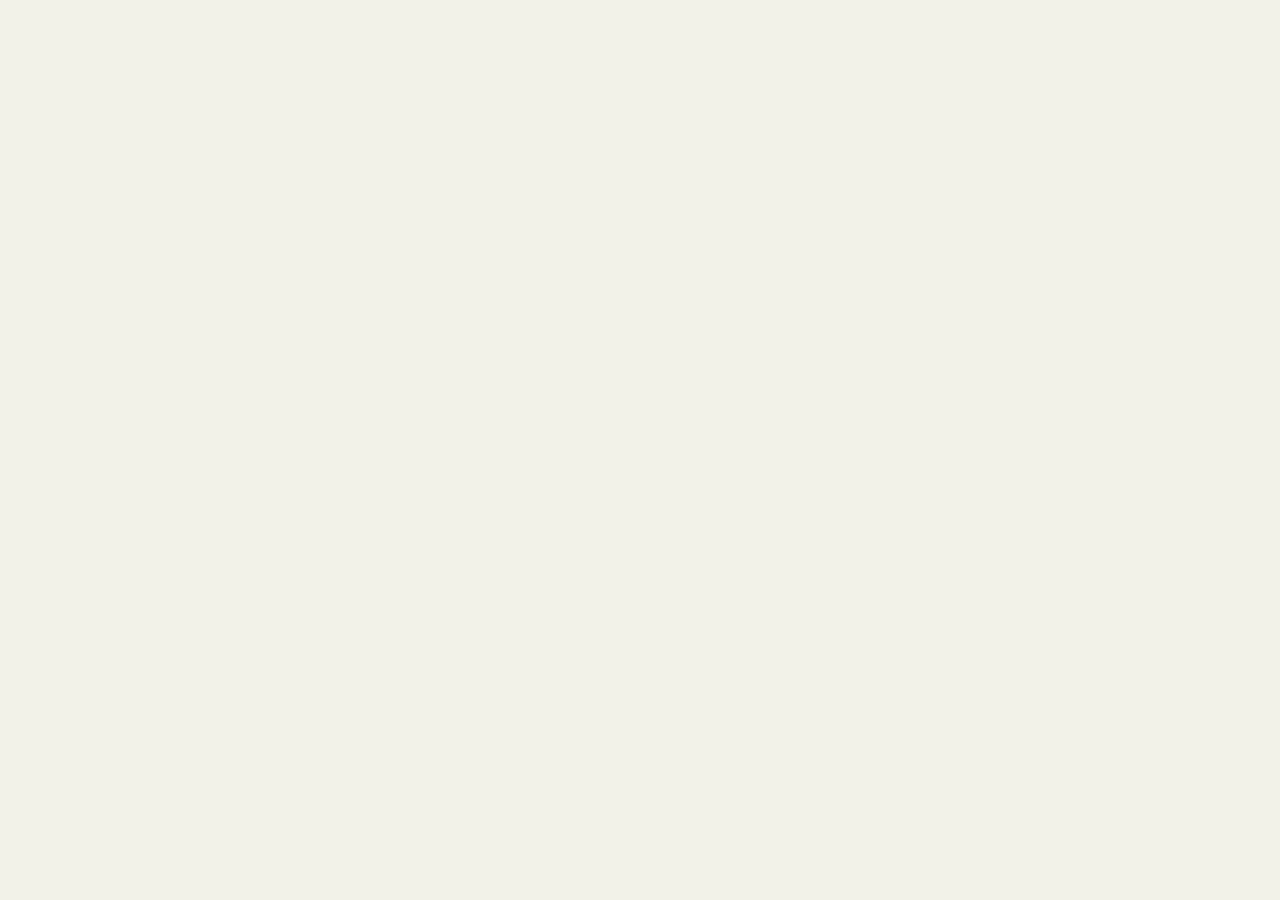
==== index.html @ b43dfc7f "Site updated at 2026-09-20 23:04:16 UTC" ====
<!doctype html>
<html lang="sr">
<head><meta charset="utf-8"><meta name="viewport" content="width=device-width, initial-scale=1"><title>Veslački ljudi — oprema za veslanje, blizu tebe</title><meta name="description" content="Lokalna pijaca za kajake, kanue, SUP daske, čamce na vesla i opremu za veslanje."><link rel="icon" type="image/svg+xml" href="/assets/favicon.svg"><link rel="preconnect" href="https://fonts.googleapis.com"><link rel="preconnect" href="https://fonts.gstatic.com" crossorigin><link href="https://fonts.googleapis.com/css2?family=DM+Mono:wght@400;500&family=DM+Sans:wght@400;500;600;700&family=Playfair+Display:ital,wght@0,600;1,600&display=swap" rel="stylesheet"><link rel="stylesheet" href="/assets/main.css"></head>
<body>

<script src="https://unpkg.com/lunr/lunr.js"></script>
<script>
  const cards=[...document.querySelectorAll('.listing-card')];
  const searchInput=document.querySelector('#search-input');
  const index=lunr(function(){this.ref('id');this.field('title');this.field('description');this.field('kind');this.field('type');this.field('subtype');this.field('brand');this.field('condition');this.field('location');cards.forEach(card=>this.add({id:card.dataset.id,title:card.dataset.title,description:card.dataset.description,kind:card.dataset.kind,type:card.dataset.type,subtype:card.dataset.subtype,brand:card.dataset.brand,condition:card.dataset.condition,location:card.dataset.location}))});
  function syncUrl(){const params=new URLSearchParams();const query=searchInput.value.trim();const required=[...document.querySelectorAll('[data-presence-for]:checked')].map(input=>input.dataset.presenceFor);if(query)params.set('search',query);if(required.length)params.set('required',required.join(','));const suffix=params.toString();history.replaceState(null,'',`${location.pathname}${suffix?`?${suffix}`:''}${location.hash}`)}
  const resultOne="oglas";const resultMany="oglasa";function applySearch(){const query=searchInput.value.trim();const matches=query?new Set(index.search(query).map(result=>result.ref)):new Set(cards.map(card=>card.dataset.id));cards.forEach(card=>{card.hidden=!matches.has(card.dataset.id)});const count=cards.filter(card=>!card.hidden).length;document.querySelector('#result-count').textContent=`${count} ${count===1?resultOne:resultMany}`;document.querySelector('#empty-state').hidden=count!==0;syncUrl()}
  const queryParts=value=>value.match(/(?:\+?[^\s"]+:"[^"]*"|\+?[^\s]+)/g)||[];const presenceFor=field=>document.querySelector(`[data-presence-for="${field}"]`);const normalizeQuery=rawQuery=>{if(!rawQuery)return '';const query=rawQuery.includes(' ')?rawQuery.replace(/^([^:]+):(.+)$/,'$1:"$2"'):rawQuery;const field=query.split(':',1)[0].replace(/^\+/,'');return presenceFor(field)?.checked?`+${query.replace(/^\+/,'')}`:query.replace(/^\+/,'')};const updateFilterStates=()=>{const parts=queryParts(searchInput.value);document.querySelectorAll('[data-query]').forEach(item=>item.classList.toggle('is-active',parts.includes(normalizeQuery(item.dataset.query))))};
  document.querySelectorAll('[data-query]').forEach(button=>button.addEventListener('click',()=>{if(!button.dataset.query){searchInput.value='';document.querySelectorAll('[data-presence-for]').forEach(input=>{input.checked=false});updateFilterStates();applySearch();return}const query=normalizeQuery(button.dataset.query);const parts=queryParts(searchInput.value.trim());const index=parts.indexOf(query);if(index>-1)parts.splice(index,1);else parts.push(query);searchInput.value=parts.join(' ');updateFilterStates();applySearch()}));
  document.querySelectorAll('[data-presence-for]').forEach(input=>input.addEventListener('change',()=>{const field=input.dataset.presenceFor;const parts=queryParts(searchInput.value).map(part=>{const plain=part.replace(/^\+/,'');return plain.startsWith(`${field}:`)?(input.checked?`+${plain}`:plain):part});searchInput.value=parts.join(' ');updateFilterStates();applySearch()}));
  const moreFilters=document.querySelector('#more-filters');const advancedFilters=document.querySelector('#advanced-filters');const kindRow=advancedFilters?.querySelector('.filter-row');if(kindRow&&!kindRow.querySelector('[data-presence-for="kind"]')){const kindPresence=document.createElement('label');kindPresence.className='filter-presence';kindPresence.innerHTML='<input type="checkbox" data-presence-for="kind"> Obavezno';kindRow.appendChild(kindPresence)}moreFilters?.addEventListener('click',()=>{const open=advancedFilters.hidden;advancedFilters.hidden=!open;moreFilters.setAttribute('aria-expanded',String(open));moreFilters.textContent=open?'Sakrij filtere':'Još filtera'});
  searchInput.addEventListener('input',()=>{updateFilterStates();applySearch()});
  const urlParams=new URLSearchParams(location.search);if(urlParams.get('search'))searchInput.value=urlParams.get('search');(urlParams.get('required')||'').split(',').filter(Boolean).forEach(field=>{const input=document.querySelector(`[data-presence-for="${field}"]`);if(input)input.checked=true});if(/(?:kind|brand|subtype|condition):/.test(urlParams.get('search')||'')||urlParams.get('required')){advancedFilters.hidden=false;moreFilters.setAttribute('aria-expanded','true');moreFilters.textContent='Sakrij filtere'};if(searchInput.value||urlParams.get('required')){updateFilterStates();applySearch()}
</script>
</body></html>
---- assets/main.css ----
:root{--ink:#12242c;--muted:#66767a;--paper:#f4f1e9;--panel:#fffdf8;--line:#d8d8ce;--accent:#ef684d;--teal:#0b7376;--dark:#12242c}*{box-sizing:border-box}html{scroll-behavior:smooth}body{margin:0;background:var(--paper);color:var(--ink);font-family:'DM Sans',sans-serif;font-size:16px;line-height:1.45}button,input,select,textarea{font:inherit}button{cursor:pointer}.site-shell{max-width:1440px;margin:auto;padding:0 5vw}.topbar{height:88px;display:flex;align-items:center;justify-content:space-between}.brand{color:var(--ink);display:flex;align-items:center;gap:9px;font-weight:700;letter-spacing:-.03em;text-decoration:none;font-size:1.05rem}.brand-mark{font-family:Georgia;font-size:2.25rem;font-weight:400;line-height:.5;transform:rotate(-25deg);display:inline-block}.topnav{display:flex;align-items:center;gap:30px}.topnav a,.text-link{color:var(--ink);text-decoration:none;font-size:.87rem;background:none;border:0}.button{border:0;border-radius:4px;display:inline-flex;align-items:center;justify-content:center;gap:24px;padding:15px 19px;text-decoration:none;font-weight:600;font-size:.85rem;transition:transform .18s,background .18s}.button:hover{transform:translateY(-2px)}.button span{font-size:1.1rem}.button-dark{background:var(--dark);color:#fff}.button-accent{background:var(--accent);color:#fff}.button-small{padding:11px 15px;gap:12px}.hero{min-height:590px;background:var(--dark);color:#fff;display:grid;grid-template-columns:45% 55%;position:relative;overflow:hidden}.hero-copy{padding:100px 40px 60px 8%;position:relative;z-index:2}.eyebrow{font-family:'DM Mono',monospace;text-transform:uppercase;letter-spacing:.12em;font-size:.7rem;margin:0 0 25px;color:#c2cbc5}.eyebrow-dot{display:inline-block;width:7px;height:7px;background:var(--accent);border-radius:50%;margin-right:8px}.hero h1{font-size:clamp(3.2rem,5.3vw,5.7rem);line-height:.94;letter-spacing:-.07em;margin:0 0 30px;font-weight:600}.hero h1 em,.section-heading em,.sell-banner em{font-family:'Playfair Display',serif;font-weight:600}.hero-text{color:#c7d1cc;max-width:365px;line-height:1.65;margin:0 0 36px}.hero-actions{display:flex;gap:25px;align-items:center}.text-link{color:#fff;padding:0}.hero-proof{display:flex;align-items:center;gap:13px;color:#9eafaa;font-size:.75rem;margin-top:56px}.avatar-stack{display:flex}.avatar-stack i,.seller-avatar{font-style:normal;border:2px solid var(--dark);background:#c8aa83;border-radius:50%;width:31px;height:31px;display:grid;place-items:center;font-size:.58rem;color:var(--dark);margin-right:-7px}.avatar-stack i:nth-child(2){background:#8fc0bc}.avatar-stack i:nth-child(3){background:#e9d2a7}.hero-visual{background:linear-gradient(90deg,rgba(18,36,44,.52),transparent 45%),url('/assets/hero-paddling.png') center/cover;min-height:590px}.hero-note{position:absolute;right:4%;bottom:28px;display:flex;gap:15px;align-items:flex-start;font-family:'DM Mono',monospace;text-transform:uppercase;font-size:.62rem;letter-spacing:.08em;color:#d2ddd7}.hero-note span:first-child{color:var(--accent);font-size:1.25rem}.browse-section{}.section-heading{display:flex;justify-content:space-between;gap:40px;align-items:flex-end;margin-bottom:54px}.eyebrow-dark{color:#77817c;margin-bottom:17px}.section-heading h2,.sell-banner h2{font-size:clamp(2.4rem,4vw,4.2rem);line-height:.96;letter-spacing:-.06em;margin:0}.section-intro{max-width:320px;color:var(--muted);line-height:1.6;margin:0 5% 5px 0}.toolbar{display:flex;align-items:center;gap:20px;border-bottom:1px solid var(--line);padding-bottom:15px;margin-bottom:30px}.search-box{height:44px;background:var(--panel);border:1px solid var(--line);border-radius:4px;display:flex;align-items:center;padding:0 14px;gap:10px;width:270px;color:var(--muted)}.search-box input{border:0;outline:0;background:none;width:100%;font-size:.85rem}.filter-pills{display:flex;gap:7px;flex-wrap:wrap}.pill{background:transparent;border:1px solid var(--line);padding:10px 14px;border-radius:30px;color:var(--muted);font-size:.75rem}.pill.is-active,.pill:hover{background:var(--dark);border-color:var(--dark);color:#fff}.result-count{margin-left:auto;color:var(--muted);font: .7rem 'DM Mono',monospace}.listing-grid{display:grid;grid-template-columns:repeat(3,1fr);gap:22px}.listing-card{background:var(--panel);border:1px solid #e3e2d8;min-width:0}.listing-image{height:205px;position:relative;overflow:hidden;display:grid;place-items:center;background:#d8e5df}.listing-image:before{content:'';position:absolute;inset:0;background:radial-gradient(circle at 68% 25%,#f3c47b 0 5%,transparent 6%),linear-gradient(145deg,transparent 45%,rgba(255,255,255,.3) 45% 48%,transparent 48%)}.art-sup{background:#d7e3c7}.art-canoe{background:#d9c9ad}.art-paddle{background:#e9e0ce}.art-river{background:#b4d3cf}.art-board{background:#d8d4c2}.card-art{font-size:7rem;line-height:1;color:rgba(18,36,44,.8);font-family:Georgia;transform:rotate(-12deg);position:relative;z-index:1}.listing-tag{position:absolute;left:14px;top:14px;background:rgba(255,253,248,.9);padding:6px 9px;font: .62rem 'DM Mono',monospace;text-transform:uppercase;z-index:2}.uploaded-photo{position:absolute;inset:0;width:100%;height:100%;object-fit:cover;z-index:3}.listing-body{padding:20px 20px 18px}.listing-top{display:flex;justify-content:space-between;gap:8px}.listing-top h3{margin:0;font-size:1.05rem;letter-spacing:-.025em}.listing-top strong{font-size:.95rem;white-space:nowrap}.listing-desc{font-size:.8rem;color:var(--muted);min-height:35px;margin:10px 0 17px}.listing-meta{display:flex;justify-content:space-between;color:#81908d;font:.65rem 'DM Mono',monospace;padding-bottom:17px;border-bottom:1px solid var(--line)}.listing-seller{display:flex;align-items:center;gap:9px;font-size:.7rem;color:var(--muted);padding-top:14px}.seller-avatar{width:27px;height:27px;background:#d7b79a;margin:0;border:0}.listing-seller a{margin-left:auto;color:var(--teal);text-decoration:none;font-weight:600}.empty-state{text-align:center;padding:70px;color:var(--muted)}.empty-state span{font-size:3rem;color:var(--accent)}.empty-state h3{color:var(--ink)}.sell-banner{background:#bdd6c5;display:grid;grid-template-columns:80px 1fr 32%;gap:25px;align-items:center;padding:72px 8%;margin-bottom:100px}.sell-icon{font-size:3rem;color:var(--teal);align-self:start}.sell-side{border-left:1px solid rgba(18,36,44,.25);padding-left:40px;color:#45625f}.sell-side p{margin:0 0 23px;max-width:300px}.footer{border-top:1px solid var(--line);padding:26px 0 50px;display:flex;gap:40px;align-items:center;font-size:.72rem;color:var(--muted)}.footer p:nth-of-type(1){margin-left:auto}.modal-backdrop{position:fixed;inset:0;background:rgba(10,25,30,.72);z-index:10;display:grid;place-items:center;padding:20px;overflow-y:auto}.modal-backdrop[hidden]{display:none}.modal{background:var(--paper);max-width:650px;width:100%;padding:42px;position:relative;max-height:calc(100vh - 40px);overflow-y:auto}.modal h2{font-size:3.5rem;letter-spacing:-.06em;margin:0 0 10px}.modal-lede{color:var(--muted);max-width:420px;margin-bottom:27px}.modal-close{position:absolute;right:20px;top:15px;border:0;background:none;font-size:2rem;color:var(--muted)}form{display:grid;gap:16px}label{display:grid;gap:6px;font-size:.72rem;font-weight:600;color:var(--ink)}input,select,textarea{border:1px solid var(--line);background:var(--panel);border-radius:3px;padding:12px 13px;outline-color:var(--teal);font-size:.85rem;color:var(--ink)}textarea{resize:vertical}.form-row{display:grid;grid-template-columns:1fr 1fr;gap:14px}.file-help,.form-note{font-size:.68rem;font-weight:400;color:var(--muted)}.form-submit{margin-top:4px}.modal-open{overflow:hidden}
@media(max-width:900px){.site-shell{padding:0 20px}.topnav a{display:none}.hero{grid-template-columns:1fr;min-height:700px}.hero-copy{padding:70px 30px 40px}.hero-visual{position:absolute;inset:35% 0 0;opacity:.6;min-height:0}.hero-copy{background:linear-gradient(180deg,var(--dark) 60%,transparent)}.hero-note{right:20px}.section-heading{display:block}.section-intro{margin-top:25px}.toolbar{align-items:flex-start;flex-wrap:wrap}.search-box{width:100%}.result-count{margin-left:0}.listing-grid{grid-template-columns:repeat(2,1fr)}.sell-banner{grid-template-columns:45px 1fr;padding:50px 30px}.sell-side{grid-column:2;padding-left:0;border-left:0}.footer{flex-wrap:wrap;gap:15px}.footer p:nth-of-type(1){margin-left:0;width:100%}}
@media(max-width:580px){.topbar{height:72px}.button-small{font-size:.72rem}.hero h1{font-size:3.5rem}.hero-copy{padding:65px 20px 35px}.hero-text{font-size:.95rem}.browse-section{padding:75px 0}.listing-grid{grid-template-columns:1fr}.listing-image{height:225px}.sell-banner{display:block}.sell-icon{margin-bottom:20px}.sell-side{margin-top:25px}.modal{padding:30px 22px}.modal h2{font-size:2.8rem}.form-row{grid-template-columns:1fr}.footer{padding-bottom:30px}}
.back-link{color:var(--muted);text-decoration:none;font-size:.8rem}.post-page{padding:62px 0 105px}.post-kicker{display:flex;justify-content:space-between;align-items:center;border-bottom:1px solid var(--line);padding-bottom:18px}.post-time{font:.68rem 'DM Mono',monospace;color:var(--muted)}.post-layout{display:grid;grid-template-columns:38% 62%;gap:70px;padding:54px 0 85px}.post-copy h1{font-size:clamp(3rem,5vw,5.4rem);line-height:.94;letter-spacing:-.07em;margin:0 0 18px}.post-price{font-size:1.35rem;font-weight:600;margin-bottom:28px}.post-lede{font-size:1.05rem;color:var(--muted);line-height:1.7;max-width:430px}.post-facts{border-top:1px solid var(--line);border-bottom:1px solid var(--line);margin:40px 0 26px}.post-facts div{display:flex;justify-content:space-between;padding:13px 0;font-size:.8rem}.post-facts span{color:var(--muted)}.post-facts strong{font-weight:500}.post-contact{display:flex;align-items:center;justify-content:space-between;gap:15px}.post-contact>div{display:flex;align-items:center;gap:11px}.post-contact small,.post-contact strong{display:block}.post-contact small{font:.65rem 'DM Mono',monospace;color:var(--muted);margin-bottom:3px}.post-contact strong{font-size:.78rem}.gallery-grid{display:grid;grid-template-columns:repeat(2,1fr);gap:10px}.gallery-item{position:relative;display:block;overflow:hidden;background:#d8e5df;min-height:190px}.gallery-item.gallery-main{grid-row:span 2;min-height:390px}.gallery-item img{width:100%;height:100%;display:block;object-fit:cover;transition:transform .4s}.gallery-item:hover img{transform:scale(1.04)}.gallery-count{position:absolute;right:10px;bottom:10px;background:rgba(18,36,44,.78);color:#fff;padding:5px 8px;font:.62rem 'DM Mono',monospace}.gallery-hint{font:.65rem 'DM Mono',monospace;color:var(--muted);margin:14px 0}.post-description{border-top:1px solid var(--line);padding-top:32px;max-width:760px}.post-description>div{font-size:1rem;line-height:1.8;color:var(--muted)}.post-description strong{color:var(--ink)}
@media(max-width:900px){.post-layout{grid-template-columns:1fr;gap:45px}.post-copy{max-width:650px}.gallery-item.gallery-main{min-height:320px}}
@media(max-width:580px){.post-page{padding-top:35px}.post-kicker{align-items:flex-start;gap:15px}.post-contact{align-items:flex-start;flex-direction:column}.post-contact .button{width:100%}.gallery-item{min-height:140px}.gallery-item.gallery-main{min-height:280px}.post-layout{padding-top:38px}}
.listing-detail-link{display:block;margin-top:13px;color:var(--teal);font-size:.75rem;font-weight:600;text-decoration:none}.listing-detail-link:hover{text-decoration:underline}
.listing-card.is-clickable{cursor:pointer}.listing-card.is-clickable:focus-visible{outline:3px solid var(--accent);outline-offset:3px}.place-box{width:150px}
.contact-links,.post-contact-links{display:flex;gap:8px;flex-wrap:wrap}.contact-links{margin-top:12px;font-size:.72rem}.contact-links a,.post-contact-links a{color:var(--teal);text-decoration:none}.contact-links a:hover,.post-contact-links a:hover{text-decoration:underline}.post-contact-links{margin-top:4px;font-size:.78rem}.post-contact-links a:not(:last-child)::after{content:' ·';color:var(--muted);margin-left:8px}.contact-fields{display:grid;grid-template-columns:repeat(2,1fr);gap:14px}.contact-fields label{display:grid}
.listing-card{color:inherit;text-decoration:none}.listing-card[hidden]{display:none}
@media(max-width:580px){.contact-fields{grid-template-columns:1fr}}
.listing-card{display:block}
.filter-pills[hidden]{display:none}
.toolbar #advanced-filters{flex-basis:100%;width:100%}
.listing-card{display:flex;flex-direction:column}.listing-image{width:100%;flex:0 0 auto}.listing-body{width:100%;flex:1}
.card-main-link{display:block;color:inherit;text-decoration:none}.listing-card>.contact-links{padding:0 20px 18px}
.toolbar{flex-wrap:wrap}.toolbar #advanced-filters{flex-basis:100%;width:100%;order:10}.toolbar .result-count{order:11}
.filter-presence{display:flex;align-items:center;gap:6px;margin-left:auto;font-size:.7rem;color:var(--muted);font-weight:400;white-space:nowrap}.filter-presence input{width:auto;padding:0}
.toolbar{display:grid;grid-template-columns:minmax(0,1fr) auto;gap:12px 20px;align-items:center}.toolbar>.search-box{grid-column:1/-1;width:100%}.toolbar>.filter-row{grid-column:1}.toolbar>#more-filters{grid-column:2;grid-row:2;justify-self:start}.toolbar>#advanced-filters{grid-column:1/-1;width:100%;order:initial}.toolbar>.result-count{grid-column:2;grid-row:3;margin-left:0}.filter-presence{order:-1;margin-left:0;font-size:0}.filter-presence:has(input:checked){font-size:.7rem}
.toolbar{grid-template-columns:minmax(0,1fr) auto auto}.toolbar>.pill-reset{grid-column:2;grid-row:2;justify-self:start}.toolbar>#more-filters{grid-column:3;grid-row:2;justify-self:start}.toolbar>.result-count{grid-column:3}.pill-reset{background:rgba(239,104,77,.12);border-color:var(--accent);color:#b94735}.pill-reset:hover{background:var(--accent);border-color:var(--accent);color:#fff}.toolbar .text-link{color:var(--teal);padding:0;text-decoration:underline}
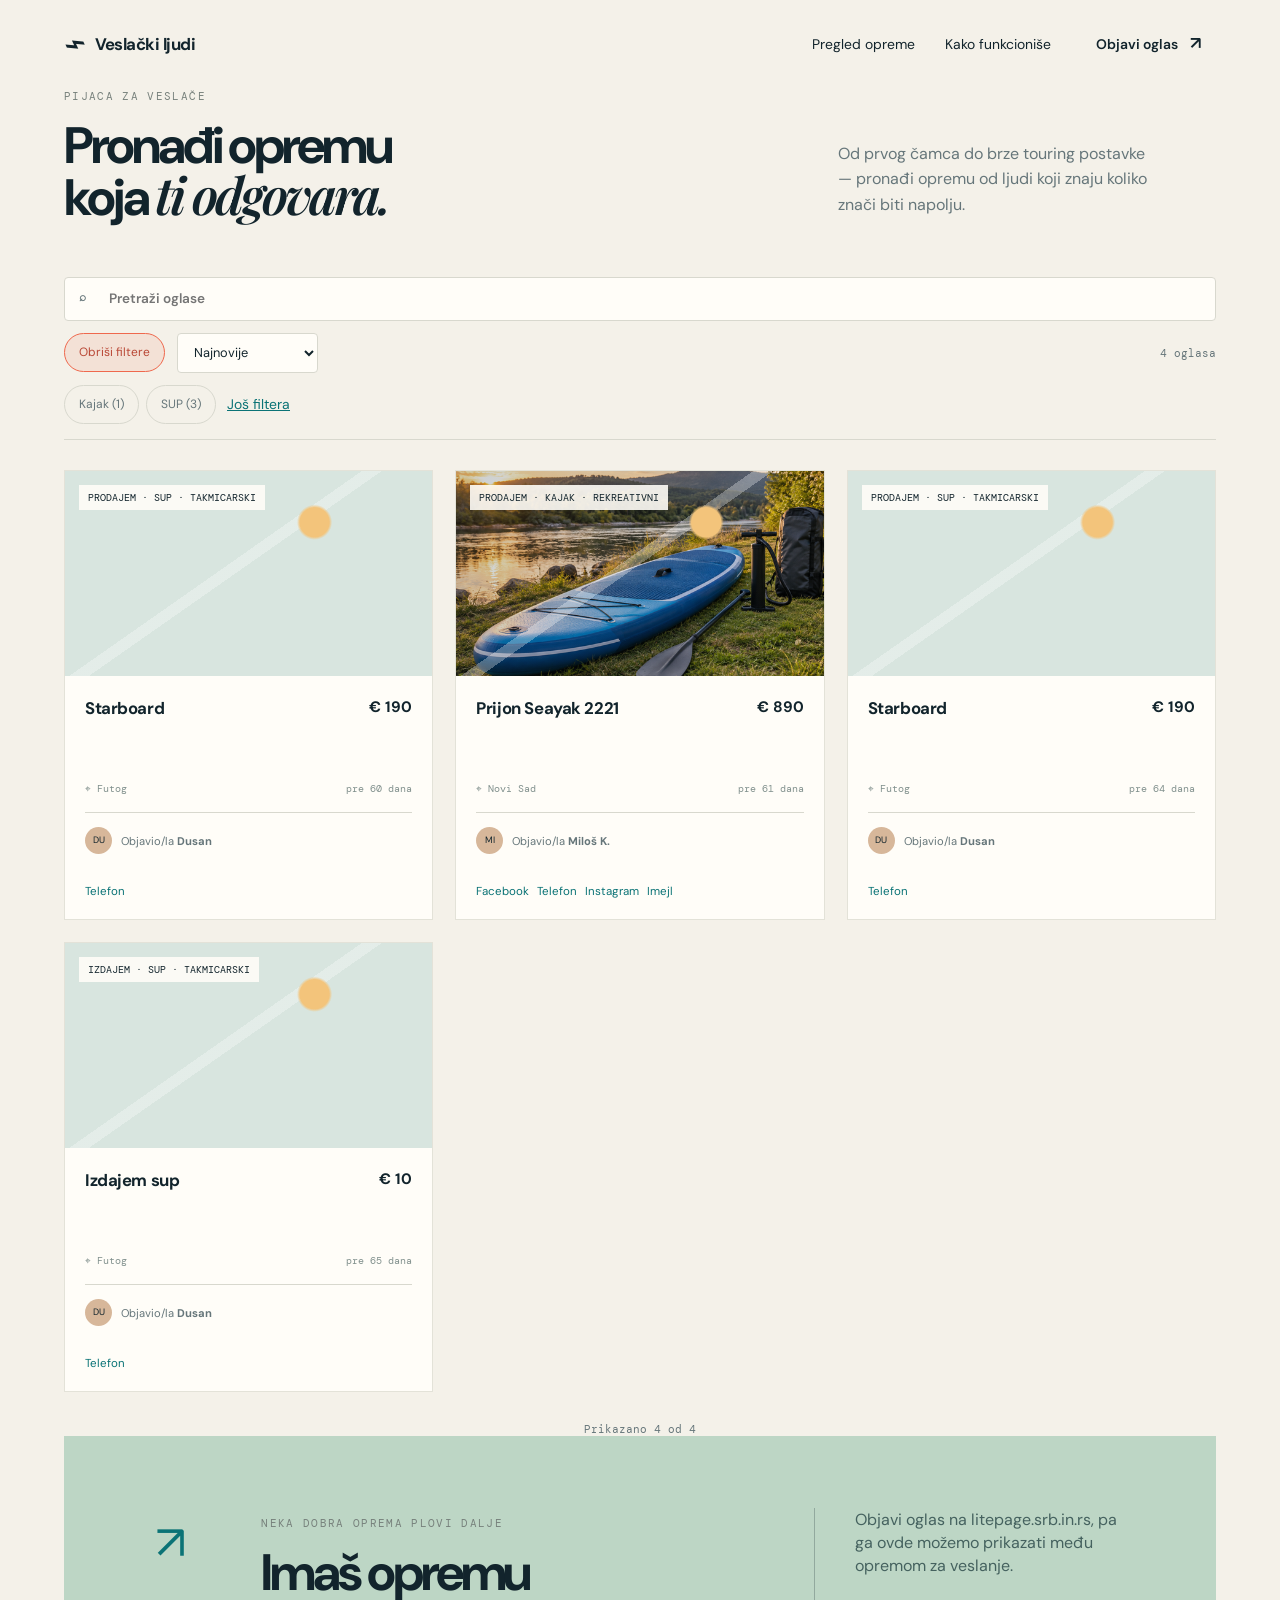
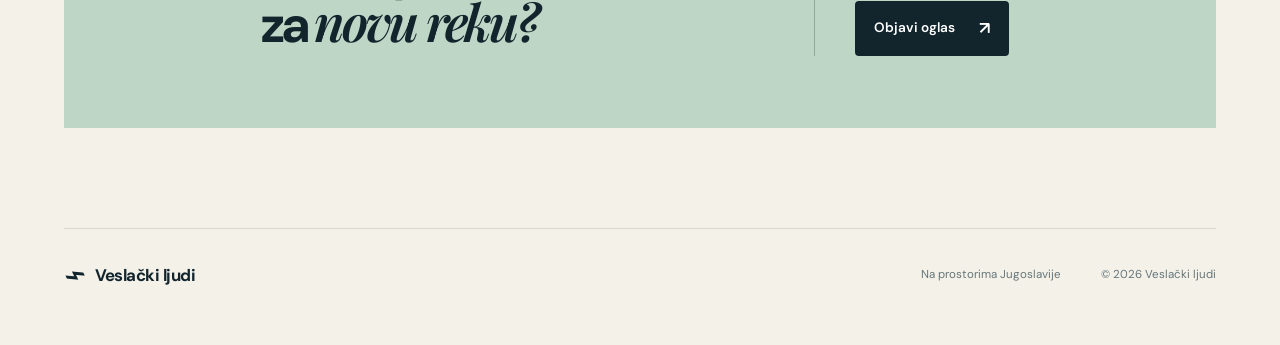
==== commit 502cd397: "deploy: trkinrs/oglasi.trk-po-sup.in.rs_private@11f8ad95d95fdc6c5278f3bd808a006dd83c9f68" ====
--- a/index.html
+++ b/index.html
@@ -1,20 +1,67 @@
 <!doctype html>
 <html lang="sr">
 <head><meta charset="utf-8"><meta name="viewport" content="width=device-width, initial-scale=1"><title>Veslački ljudi — oprema za veslanje, blizu tebe</title><meta name="description" content="Lokalna pijaca za kajake, kanue, SUP daske, čamce na vesla i opremu za veslanje."><link rel="icon" type="image/svg+xml" href="/assets/favicon.svg"><link rel="preconnect" href="https://fonts.googleapis.com"><link rel="preconnect" href="https://fonts.gstatic.com" crossorigin><link href="https://fonts.googleapis.com/css2?family=DM+Mono:wght@400;500&family=DM+Sans:wght@400;500;600;700&family=Playfair+Display:ital,wght@0,600;1,600&display=swap" rel="stylesheet"><link rel="stylesheet" href="/assets/main.css"></head>
-<body>
+<body><div class="site-shell">
+  <header class="topbar"><a class="brand" href="#top" aria-label="Veslački ljudi početna"><span class="brand-mark">⌁</span><span>Veslački ljudi</span></a><nav class="topnav" aria-label="Glavna navigacija"><a href="#browse">Pregled opreme</a><a href="#how-it-works">Kako funkcioniše</a><a class="button button-dark button-small" href="https://litepage.srb.in.rs" target="_blank" rel="noopener">Objavi oglas <span>↗</span></a></nav></header>
+  <main id="top">
+    <section class="browse-section" id="browse"><div class="section-heading"><div><p class="eyebrow eyebrow-dark">Pijaca za veslače</p><h2>Pronađi opremu<br />koja <em>ti odgovara.</em></h2></div><p class="section-intro">Od prvog čamca do brze touring postavke — pronađi opremu od ljudi koji znaju koliko znači biti napolju.</p></div><div class="toolbar" aria-label="Filteri oglasa"><label class="search-box"><span>⌕</span><input id="search-input" type="search" placeholder="Pretraži oglase" aria-label="Pretraži oglase" /></label><div class="toolbar-row"><button class="pill pill-reset" data-query="" type="button">Obriši filtere</button><select class="sort-select" id="sort-select" aria-label="Sortiranje"><option value="newest">Najnovije</option><option value="price-asc">Cena rastuće</option><option value="price-desc">Cena opadajuće</option></select><span class="result-count" id="result-count">4 oglasa</span></div><div class="filter-pills filter-row" role="group" aria-label="Filtriraj po kategoriji"><button class="pill" data-query="type:kajak">Kajak <span class="pill-count">(1)</span></button><button class="pill" data-query="type:sup">SUP <span class="pill-count">(3)</span></button><button class="text-link" id="more-filters" type="button" aria-expanded="false">Još filtera</button></div><div id="advanced-filters" hidden=""><div class="filter-pills filter-row" role="group" aria-label="Filter po vrsti oglasa"><button class="pill" data-query="kind:prodajem">Prodajem <span class="pill-count">(3)</span></button><button class="pill" data-query="kind:izdajem">Izdajem <span class="pill-count">(1)</span></button></div><div class="filter-pills filter-row" role="group" aria-label="Filter po brendu"><button class="pill" data-query="brand:prijon">Prijon <span class="pill-count">(1)</span></button><button class="pill" data-query="brand:starboard">Starboard <span class="pill-count">(3)</span></button></div><div class="filter-pills filter-row" role="group" aria-label="Filter po podtipu"><button class="pill" data-query="subtype:takmicarski">Takmicarski <span class="pill-count">(3)</span></button><button class="pill" data-query="subtype:rekreativni">Rekreativni <span class="pill-count">(1)</span></button></div><div class="filter-pills filter-row" role="group" aria-label="Filter po stanju"><button class="pill" data-query="condition:kao novo">Kao novo <span class="pill-count">(3)</span></button><button class="pill" data-query="condition:potrebna popravka">Potrebna popravka <span class="pill-count">(1)</span></button></div><div class="filter-pills filter-row" role="group" aria-label="Filter po lokaciji"><button class="pill" data-query="location:futog">Futog <span class="pill-count">(3)</span></button><button class="pill" data-query="location:novi sad">Novi Sad <span class="pill-count">(1)</span></button></div></div></div><div class="listing-grid" id="listing-grid" aria-live="polite" data-per-page="24">
+      <article class="listing-card is-clickable" data-id="oglas-2026-09-19-startboard-sup" data-title="starboard" data-description="" data-search="starboard allstar prodajem sup takmicarski starboard potrebna popravka futog" data-date="1789776000" data-price-eur="190" data-kind="prodajem" data-type="sup" data-subtype="takmicarski" data-brand="starboard" data-condition="potrebna popravka" data-location="futog"><a class="card-main-link" href="/oglas/2026-09-19-startboard-sup/"><div class="listing-image"><span class="listing-tag">Prodajem · SUP · Takmicarski</span></div><div class="listing-body"><div class="listing-top"><h3>Starboard</h3><strong>€ 190</strong></div><p class="listing-desc"></p><div class="listing-meta"><span>⌖ Futog</span><span>pre 60 dana</span></div><div class="listing-seller"><span class="seller-avatar">DU</span><span>Objavio/la <b>Dusan</b></span></div></div></a><div class="contact-links"><a href="tel:381641234567">Telefon</a></div></article><article class="listing-card is-clickable" data-id="oglas-2026-09-18-prijon-seayak-520" data-title="prijon seayak 2221" data-description="" data-search="prijon seayak 2221 touring kajak u odličnom stanju, spreman za duže ture i vikend avanture. stabilan na mirnoj vodi, dovoljno brz za ozbiljnije izlete.kajak je korišćen pažljivo i čuvan u zatvorenom prostoru. uz njega dolazi zaštita za prskanje, sedište i osnovna oprema za transport.preuzimanje: novi sad ili dogovor oko dostave. piši milošu za dodatne fotografije, mere i dogovor oko gledanja opreme. prodajem kajak rekreativni prijon kao novo novi sad" data-date="1789689600" data-price-eur="890" data-kind="prodajem" data-type="kajak" data-subtype="rekreativni" data-brand="prijon" data-condition="kao novo" data-location="novi sad"><a class="card-main-link" href="/oglas/2026-09-18-prijon-seayak-520/"><div class="listing-image" style="background-image:linear-gradient(90deg,rgba(18,36,44,.2),rgba(18,36,44,.05)),url('/assets/thumbs/kayak-01.png');background-size:cover;background-position:center"><span class="listing-tag">Prodajem · Kajak · Rekreativni</span></div><div class="listing-body"><div class="listing-top"><h3>Prijon Seayak 2221</h3><strong>€ 890</strong></div><p class="listing-desc"></p><div class="listing-meta"><span>⌖ Novi Sad</span><span>pre 61 dana</span></div><div class="listing-seller"><span class="seller-avatar">MI</span><span>Objavio/la <b>Miloš K.</b></span></div></div></a><div class="contact-links"><a href="https://facebook.com/milos.k" target="_blank" rel="noopener">Facebook</a><a href="tel:381641234567">Telefon</a><a href="https://instagram.com/milos.paddles" target="_blank" rel="noopener">Instagram</a><a href="mailto:milos@example.com">Imejl</a></div></article><article class="listing-card is-clickable" data-id="oglas-2026-09-15-startboard-sup" data-title="starboard" data-description="" data-search="starboard allstartouring kajak u odličnom stanju, spreman za duže ture i vikend avanture. stabilan na mirnoj vodi, dovoljno brz za ozbiljnije izlete.kajak je korišćen pažljivo i čuvan u zatvorenom prostoru. uz njega dolazi zaštita za prskanje, sedište i osnovna oprema za transport.preuzimanje: novi sad ili dogovor oko dostave. piši milošu za dodatne fotografije, mere i dogovor oko gledanja opreme. prodajem sup takmicarski starboard kao novo futog" data-date="1789430400" data-price-eur="190" data-kind="prodajem" data-type="sup" data-subtype="takmicarski" data-brand="starboard" data-condition="kao novo" data-location="futog"><a class="card-main-link" href="/oglas/2026-09-15-startboard-sup/"><div class="listing-image"><span class="listing-tag">Prodajem · SUP · Takmicarski</span></div><div class="listing-body"><div class="listing-top"><h3>Starboard</h3><strong>€ 190</strong></div><p class="listing-desc"></p><div class="listing-meta"><span>⌖ Futog</span><span>pre 64 dana</span></div><div class="listing-seller"><span class="seller-avatar">DU</span><span>Objavio/la <b>Dusan</b></span></div></div></a><div class="contact-links"><a href="tel:381641234567">Telefon</a></div></article><article class="listing-card is-clickable" data-id="oglas-2026-09-14-izdajem-sup-futog" data-title="izdajem sup" data-description="" data-search="izdajem sup allstar izdajem sup takmicarski starboard kao novo futog" data-date="1789344000" data-price-eur="10" data-kind="izdajem" data-type="sup" data-subtype="takmicarski" data-brand="starboard" data-condition="kao novo" data-location="futog"><a class="card-main-link" href="/oglas/2026-09-14-izdajem-sup-futog/"><div class="listing-image"><span class="listing-tag">Izdajem · SUP · Takmicarski</span></div><div class="listing-body"><div class="listing-top"><h3>Izdajem sup</h3><strong>€ 10</strong></div><p class="listing-desc"></p><div class="listing-meta"><span>⌖ Futog</span><span>pre 65 dana</span></div><div class="listing-seller"><span class="seller-avatar">DU</span><span>Objavio/la <b>Dusan</b></span></div></div></a><div class="contact-links"><a href="tel:381641234567">Telefon</a></div></article>
+    </div><div class="show-more"><p class="shown-count" id="shown-count" hidden=""></p><button class="pill" id="show-more" type="button" hidden="">Prikaži još</button></div><div class="empty-state" id="empty-state" hidden=""><span>⌁</span><h3>Nema oglasa za ovu pretragu.</h3><p class="empty-actions"><button class="pill" id="clear-search" type="button">Obriši pretragu</button> <button class="pill" id="clear-all" type="button">Obriši filtere</button></p></div></section>
+    <section class="sell-banner" id="how-it-works"><div class="sell-icon">↗</div><div><p class="eyebrow eyebrow-dark">Neka dobra oprema plovi dalje</p><h2>Imaš opremu<br />za <em>novu reku?</em></h2></div><div class="sell-side"><p>Objavi oglas na litepage.srb.in.rs, pa ga ovde možemo prikazati među opremom za veslanje.</p><a class="button button-dark" href="https://litepage.srb.in.rs" target="_blank" rel="noopener">Objavi oglas <span>↗</span></a></div></section>
+  </main>
+  <footer class="footer"><div class="brand"><span class="brand-mark">⌁</span><span>Veslački ljudi</span></div><p>Na prostorima Jugoslavije</p><p>© 2026 Veslački ljudi</p></footer>
+</div>
+<style>.toolbar .pill.is-pressed{animation:filter-pill-press 150ms ease-in-out}@keyframes filter-pill-press{0%{transform:scale(1)}50%{transform:scale(.95)}100%{transform:scale(1)}}</style>
 
-<script src="https://unpkg.com/lunr/lunr.js"></script>
+<script>document.addEventListener('click',event=>{const pill=event.target.closest('.toolbar .pill');if(!pill)return;pill.classList.remove('is-pressed');void pill.offsetWidth;pill.classList.add('is-pressed')});document.addEventListener('animationend',event=>{if(event.animationName==='filter-pill-press')event.target.classList.remove('is-pressed')});</script>
+
+
 <script>
   const cards=[...document.querySelectorAll('.listing-card')];
+  const grid=document.querySelector('#listing-grid');
   const searchInput=document.querySelector('#search-input');
-  const index=lunr(function(){this.ref('id');this.field('title');this.field('description');this.field('kind');this.field('type');this.field('subtype');this.field('brand');this.field('condition');this.field('location');cards.forEach(card=>this.add({id:card.dataset.id,title:card.dataset.title,description:card.dataset.description,kind:card.dataset.kind,type:card.dataset.type,subtype:card.dataset.subtype,brand:card.dataset.brand,condition:card.dataset.condition,location:card.dataset.location}))});
-  function syncUrl(){const params=new URLSearchParams();const query=searchInput.value.trim();const required=[...document.querySelectorAll('[data-presence-for]:checked')].map(input=>input.dataset.presenceFor);if(query)params.set('search',query);if(required.length)params.set('required',required.join(','));const suffix=params.toString();history.replaceState(null,'',`${location.pathname}${suffix?`?${suffix}`:''}${location.hash}`)}
-  const resultOne="oglas";const resultMany="oglasa";function applySearch(){const query=searchInput.value.trim();const matches=query?new Set(index.search(query).map(result=>result.ref)):new Set(cards.map(card=>card.dataset.id));cards.forEach(card=>{card.hidden=!matches.has(card.dataset.id)});const count=cards.filter(card=>!card.hidden).length;document.querySelector('#result-count').textContent=`${count} ${count===1?resultOne:resultMany}`;document.querySelector('#empty-state').hidden=count!==0;syncUrl()}
-  const queryParts=value=>value.match(/(?:\+?[^\s"]+:"[^"]*"|\+?[^\s]+)/g)||[];const presenceFor=field=>document.querySelector(`[data-presence-for="${field}"]`);const normalizeQuery=rawQuery=>{if(!rawQuery)return '';const query=rawQuery.includes(' ')?rawQuery.replace(/^([^:]+):(.+)$/,'$1:"$2"'):rawQuery;const field=query.split(':',1)[0].replace(/^\+/,'');return presenceFor(field)?.checked?`+${query.replace(/^\+/,'')}`:query.replace(/^\+/,'')};const updateFilterStates=()=>{const parts=queryParts(searchInput.value);document.querySelectorAll('[data-query]').forEach(item=>item.classList.toggle('is-active',parts.includes(normalizeQuery(item.dataset.query))))};
-  document.querySelectorAll('[data-query]').forEach(button=>button.addEventListener('click',()=>{if(!button.dataset.query){searchInput.value='';document.querySelectorAll('[data-presence-for]').forEach(input=>{input.checked=false});updateFilterStates();applySearch();return}const query=normalizeQuery(button.dataset.query);const parts=queryParts(searchInput.value.trim());const index=parts.indexOf(query);if(index>-1)parts.splice(index,1);else parts.push(query);searchInput.value=parts.join(' ');updateFilterStates();applySearch()}));
-  document.querySelectorAll('[data-presence-for]').forEach(input=>input.addEventListener('change',()=>{const field=input.dataset.presenceFor;const parts=queryParts(searchInput.value).map(part=>{const plain=part.replace(/^\+/,'');return plain.startsWith(`${field}:`)?(input.checked?`+${plain}`:plain):part});searchInput.value=parts.join(' ');updateFilterStates();applySearch()}));
-  const moreFilters=document.querySelector('#more-filters');const advancedFilters=document.querySelector('#advanced-filters');const kindRow=advancedFilters?.querySelector('.filter-row');if(kindRow&&!kindRow.querySelector('[data-presence-for="kind"]')){const kindPresence=document.createElement('label');kindPresence.className='filter-presence';kindPresence.innerHTML='<input type="checkbox" data-presence-for="kind"> Obavezno';kindRow.appendChild(kindPresence)}moreFilters?.addEventListener('click',()=>{const open=advancedFilters.hidden;advancedFilters.hidden=!open;moreFilters.setAttribute('aria-expanded',String(open));moreFilters.textContent=open?'Sakrij filtere':'Još filtera'});
-  searchInput.addEventListener('input',()=>{updateFilterStates();applySearch()});
-  const urlParams=new URLSearchParams(location.search);if(urlParams.get('search'))searchInput.value=urlParams.get('search');(urlParams.get('required')||'').split(',').filter(Boolean).forEach(field=>{const input=document.querySelector(`[data-presence-for="${field}"]`);if(input)input.checked=true});if(/(?:kind|brand|subtype|condition):/.test(urlParams.get('search')||'')||urlParams.get('required')){advancedFilters.hidden=false;moreFilters.setAttribute('aria-expanded','true');moreFilters.textContent='Sakrij filtere'};if(searchInput.value||urlParams.get('required')){updateFilterStates();applySearch()}
+  const sortSelect=document.querySelector('#sort-select');
+  const pills=[...document.querySelectorAll('[data-query]')].filter(pill=>pill.dataset.query);
+  const resetPill=document.querySelector('[data-query=""]');
+  const moreFilters=document.querySelector('#more-filters');const advancedFilters=document.querySelector('#advanced-filters');
+  const resultOne="oglas";const resultMany="oglasa";
+  const sortOrders=['newest','price-asc','price-desc'];let sortChosen=false;
+  // Only the first perPage matching cards show; "Prikaži još" shows perPage more.
+  const perPage=Number(grid.dataset.perPage)||24;let shownLimit=perPage;
+  // Lower-cases and drops diacritics so "odlicnom" matches "odličnom"; "đ" counts as "dj".
+  const foldText=text=>text.toLowerCase().replace(/đ/g,'dj').normalize('NFD').replace(/[̀-ͯ]/g,'');
+  cards.forEach(card=>{card.dataset.searchFolded=foldText(card.dataset.search)});
+  // A pill's data-query is "group:value"; the card keeps that value in data-<group>.
+  const pillParts=pill=>{const query=pill.dataset.query;const at=query.indexOf(':');return{group:query.slice(0,at),value:query.slice(at+1)}};
+  function syncUrl(){const params=new URLSearchParams();const query=searchInput.value.trim();const filters=pills.filter(pill=>pill.classList.contains('is-active')).map(pill=>pill.dataset.query);if(query)params.set('search',query);if(filters.length)params.set('filters',filters.join(','));if(sortChosen)params.set('sort',sortSelect.value);const suffix=params.toString();history.replaceState(history.state,'',`${location.pathname}${suffix?`?${suffix}`:''}${location.hash}`)}
+  // Listings without a comparable price (no fixed price, unknown currency) sort last in both price orders.
+  const priceOf=card=>card.dataset.priceEur===''?null:parseFloat(card.dataset.priceEur);
+  function sortCards(){const order=sortSelect.value;[...cards].sort((a,b)=>{if(order==='newest')return Number(b.dataset.date)-Number(a.dataset.date);const pa=priceOf(a),pb=priceOf(b);if(pa===null||pb===null)return(pa===null)-(pb===null);return order==='price-asc'?pa-pb:pb-pa}).forEach(card=>grid.appendChild(card))}
+  // A card passes the active pills when, for every group with an active pill (except skipGroup),
+  // it has one of that group's active values.
+  const passesGroups=(card,groups,skipGroup)=>Object.keys(groups).every(group=>group===skipGroup||groups[group].includes(card.dataset[group]));
+  // Each pill counts the cards that have its value and pass the search and the other groups' pills;
+  // a pill with no such card is hidden unless it is active.
+  function updatePills(groups,passesSearch){pills.forEach(pill=>{const{group,value}=pillParts(pill);const count=cards.filter(card=>passesSearch.get(card)&&card.dataset[group]===value&&passesGroups(card,groups,group)).length;const countEl=pill.querySelector('.pill-count');if(countEl)countEl.textContent=`(${count})`;pill.hidden=count===0&&!pill.classList.contains('is-active')})}
+  // Shows a card when it contains the search text in one of its fields, and, for every group
+  // with an active pill, matches at least one active value of that group; then sorts the cards.
+  function applyFilters(keepLimit){if(keepLimit!==true)shownLimit=perPage;const groups={};pills.filter(pill=>pill.classList.contains('is-active')).forEach(pill=>{const{group,value}=pillParts(pill);(groups[group]=groups[group]||[]).push(value)});const query=foldText(searchInput.value.trim());const passesSearch=new Map(cards.map(card=>[card,!query||card.dataset.searchFolded.includes(query)]));const matches=new Set(cards.filter(card=>passesSearch.get(card)&&passesGroups(card,groups)));updatePills(groups,passesSearch);sortCards();let shown=0;[...grid.querySelectorAll('.listing-card')].forEach(card=>{const visible=matches.has(card)&&shown<shownLimit;if(visible)shown++;card.hidden=!visible});const count=matches.size;const shownLine=document.querySelector('#shown-count');shownLine.textContent=`Prikazano ${shown} od ${count}`;shownLine.hidden=shown===0;document.querySelector('#show-more').hidden=shown>=count;document.querySelector('#result-count').textContent=`${count} ${count===1?resultOne:resultMany}`;document.querySelector('#empty-state').hidden=count!==0;syncUrl()}
+  document.querySelector('#show-more').addEventListener('click',()=>{shownLimit+=perPage;applyFilters(true)});
+  document.querySelector('#clear-search')?.addEventListener('click',()=>{searchInput.value='';applyFilters()});
+  document.querySelector('#clear-all')?.addEventListener('click',()=>resetPill.click());
+  pills.forEach(pill=>pill.addEventListener('click',()=>{pill.classList.toggle('is-active');applyFilters()}));
+  resetPill?.addEventListener('click',()=>{pills.forEach(pill=>pill.classList.remove('is-active'));searchInput.value='';applyFilters()});
+  searchInput.addEventListener('input',applyFilters);
+  sortSelect.addEventListener('change',()=>{sortChosen=true;applyFilters()});
+  const setAdvancedOpen=open=>{advancedFilters.hidden=!open;moreFilters.setAttribute('aria-expanded',String(open));moreFilters.textContent=open?'Sakrij filtere':'Još filtera'};
+  moreFilters?.addEventListener('click',()=>setAdvancedOpen(advancedFilters.hidden));
+  // Restore from the URL; older links carried pills as "group:value" words inside ?search=.
+  const urlParams=new URLSearchParams(location.search);const restored=(urlParams.get('filters')||'').split(',').filter(Boolean);const words=[];(urlParams.get('search')||'').match(/\S+:"[^"]*"|\S+/g)?.forEach(word=>{const plain=word.replace(/^\+/,'').replace(/"/g,'');if(pills.some(pill=>pill.dataset.query===plain))restored.push(plain);else words.push(word)});searchInput.value=words.join(' ');pills.forEach(pill=>{if(restored.includes(pill.dataset.query))pill.classList.add('is-active')});if(sortOrders.includes(urlParams.get('sort'))){sortSelect.value=urlParams.get('sort');sortChosen=true}if(advancedFilters&&pills.some(pill=>pill.classList.contains('is-active')&&advancedFilters.contains(pill)))setAdvancedOpen(true);applyFilters();
+  // Remember where the visitor left this page, so the listing page's back link and the
+  // browser's Back button return to the same filters and scroll position.
+  history.scrollRestoration='manual';
+  const navigation=performance.getEntriesByType('navigation')[0];const fromBackLink=sessionStorage.getItem('listings:restore-scroll')==='1';sessionStorage.removeItem('listings:restore-scroll');
+  if(navigation?.type==='back_forward'||fromBackLink)window.scrollTo(0,Number(sessionStorage.getItem('listings:home-scroll'))||0);
+  addEventListener('pagehide',()=>{sessionStorage.setItem('listings:home-url',location.pathname+location.search);sessionStorage.setItem('listings:home-scroll',String(scrollY))});
 </script>
 </body></html>
--- a/assets/main.css
+++ b/assets/main.css
@@ -1,4 +1,4 @@
-:root{--ink:#12242c;--muted:#66767a;--paper:#f4f1e9;--panel:#fffdf8;--line:#d8d8ce;--accent:#ef684d;--teal:#0b7376;--dark:#12242c}*{box-sizing:border-box}html{scroll-behavior:smooth}body{margin:0;background:var(--paper);color:var(--ink);font-family:'DM Sans',sans-serif;font-size:16px;line-height:1.45}button,input,select,textarea{font:inherit}button{cursor:pointer}.site-shell{max-width:1440px;margin:auto;padding:0 5vw}.topbar{height:88px;display:flex;align-items:center;justify-content:space-between}.brand{color:var(--ink);display:flex;align-items:center;gap:9px;font-weight:700;letter-spacing:-.03em;text-decoration:none;font-size:1.05rem}.brand-mark{font-family:Georgia;font-size:2.25rem;font-weight:400;line-height:.5;transform:rotate(-25deg);display:inline-block}.topnav{display:flex;align-items:center;gap:30px}.topnav a,.text-link{color:var(--ink);text-decoration:none;font-size:.87rem;background:none;border:0}.button{border:0;border-radius:4px;display:inline-flex;align-items:center;justify-content:center;gap:24px;padding:15px 19px;text-decoration:none;font-weight:600;font-size:.85rem;transition:transform .18s,background .18s}.button:hover{transform:translateY(-2px)}.button span{font-size:1.1rem}.button-dark{background:var(--dark);color:#fff}.button-accent{background:var(--accent);color:#fff}.button-small{padding:11px 15px;gap:12px}.hero{min-height:590px;background:var(--dark);color:#fff;display:grid;grid-template-columns:45% 55%;position:relative;overflow:hidden}.hero-copy{padding:100px 40px 60px 8%;position:relative;z-index:2}.eyebrow{font-family:'DM Mono',monospace;text-transform:uppercase;letter-spacing:.12em;font-size:.7rem;margin:0 0 25px;color:#c2cbc5}.eyebrow-dot{display:inline-block;width:7px;height:7px;background:var(--accent);border-radius:50%;margin-right:8px}.hero h1{font-size:clamp(3.2rem,5.3vw,5.7rem);line-height:.94;letter-spacing:-.07em;margin:0 0 30px;font-weight:600}.hero h1 em,.section-heading em,.sell-banner em{font-family:'Playfair Display',serif;font-weight:600}.hero-text{color:#c7d1cc;max-width:365px;line-height:1.65;margin:0 0 36px}.hero-actions{display:flex;gap:25px;align-items:center}.text-link{color:#fff;padding:0}.hero-proof{display:flex;align-items:center;gap:13px;color:#9eafaa;font-size:.75rem;margin-top:56px}.avatar-stack{display:flex}.avatar-stack i,.seller-avatar{font-style:normal;border:2px solid var(--dark);background:#c8aa83;border-radius:50%;width:31px;height:31px;display:grid;place-items:center;font-size:.58rem;color:var(--dark);margin-right:-7px}.avatar-stack i:nth-child(2){background:#8fc0bc}.avatar-stack i:nth-child(3){background:#e9d2a7}.hero-visual{background:linear-gradient(90deg,rgba(18,36,44,.52),transparent 45%),url('/assets/hero-paddling.png') center/cover;min-height:590px}.hero-note{position:absolute;right:4%;bottom:28px;display:flex;gap:15px;align-items:flex-start;font-family:'DM Mono',monospace;text-transform:uppercase;font-size:.62rem;letter-spacing:.08em;color:#d2ddd7}.hero-note span:first-child{color:var(--accent);font-size:1.25rem}.browse-section{}.section-heading{display:flex;justify-content:space-between;gap:40px;align-items:flex-end;margin-bottom:54px}.eyebrow-dark{color:#77817c;margin-bottom:17px}.section-heading h2,.sell-banner h2{font-size:clamp(2.4rem,4vw,4.2rem);line-height:.96;letter-spacing:-.06em;margin:0}.section-intro{max-width:320px;color:var(--muted);line-height:1.6;margin:0 5% 5px 0}.toolbar{display:flex;align-items:center;gap:20px;border-bottom:1px solid var(--line);padding-bottom:15px;margin-bottom:30px}.search-box{height:44px;background:var(--panel);border:1px solid var(--line);border-radius:4px;display:flex;align-items:center;padding:0 14px;gap:10px;width:270px;color:var(--muted)}.search-box input{border:0;outline:0;background:none;width:100%;font-size:.85rem}.filter-pills{display:flex;gap:7px;flex-wrap:wrap}.pill{background:transparent;border:1px solid var(--line);padding:10px 14px;border-radius:30px;color:var(--muted);font-size:.75rem}.pill.is-active,.pill:hover{background:var(--dark);border-color:var(--dark);color:#fff}.result-count{margin-left:auto;color:var(--muted);font: .7rem 'DM Mono',monospace}.listing-grid{display:grid;grid-template-columns:repeat(3,1fr);gap:22px}.listing-card{background:var(--panel);border:1px solid #e3e2d8;min-width:0}.listing-image{height:205px;position:relative;overflow:hidden;display:grid;place-items:center;background:#d8e5df}.listing-image:before{content:'';position:absolute;inset:0;background:radial-gradient(circle at 68% 25%,#f3c47b 0 5%,transparent 6%),linear-gradient(145deg,transparent 45%,rgba(255,255,255,.3) 45% 48%,transparent 48%)}.art-sup{background:#d7e3c7}.art-canoe{background:#d9c9ad}.art-paddle{background:#e9e0ce}.art-river{background:#b4d3cf}.art-board{background:#d8d4c2}.card-art{font-size:7rem;line-height:1;color:rgba(18,36,44,.8);font-family:Georgia;transform:rotate(-12deg);position:relative;z-index:1}.listing-tag{position:absolute;left:14px;top:14px;background:rgba(255,253,248,.9);padding:6px 9px;font: .62rem 'DM Mono',monospace;text-transform:uppercase;z-index:2}.uploaded-photo{position:absolute;inset:0;width:100%;height:100%;object-fit:cover;z-index:3}.listing-body{padding:20px 20px 18px}.listing-top{display:flex;justify-content:space-between;gap:8px}.listing-top h3{margin:0;font-size:1.05rem;letter-spacing:-.025em}.listing-top strong{font-size:.95rem;white-space:nowrap}.listing-desc{font-size:.8rem;color:var(--muted);min-height:35px;margin:10px 0 17px}.listing-meta{display:flex;justify-content:space-between;color:#81908d;font:.65rem 'DM Mono',monospace;padding-bottom:17px;border-bottom:1px solid var(--line)}.listing-seller{display:flex;align-items:center;gap:9px;font-size:.7rem;color:var(--muted);padding-top:14px}.seller-avatar{width:27px;height:27px;background:#d7b79a;margin:0;border:0}.listing-seller a{margin-left:auto;color:var(--teal);text-decoration:none;font-weight:600}.empty-state{text-align:center;padding:70px;color:var(--muted)}.empty-state span{font-size:3rem;color:var(--accent)}.empty-state h3{color:var(--ink)}.sell-banner{background:#bdd6c5;display:grid;grid-template-columns:80px 1fr 32%;gap:25px;align-items:center;padding:72px 8%;margin-bottom:100px}.sell-icon{font-size:3rem;color:var(--teal);align-self:start}.sell-side{border-left:1px solid rgba(18,36,44,.25);padding-left:40px;color:#45625f}.sell-side p{margin:0 0 23px;max-width:300px}.footer{border-top:1px solid var(--line);padding:26px 0 50px;display:flex;gap:40px;align-items:center;font-size:.72rem;color:var(--muted)}.footer p:nth-of-type(1){margin-left:auto}.modal-backdrop{position:fixed;inset:0;background:rgba(10,25,30,.72);z-index:10;display:grid;place-items:center;padding:20px;overflow-y:auto}.modal-backdrop[hidden]{display:none}.modal{background:var(--paper);max-width:650px;width:100%;padding:42px;position:relative;max-height:calc(100vh - 40px);overflow-y:auto}.modal h2{font-size:3.5rem;letter-spacing:-.06em;margin:0 0 10px}.modal-lede{color:var(--muted);max-width:420px;margin-bottom:27px}.modal-close{position:absolute;right:20px;top:15px;border:0;background:none;font-size:2rem;color:var(--muted)}form{display:grid;gap:16px}label{display:grid;gap:6px;font-size:.72rem;font-weight:600;color:var(--ink)}input,select,textarea{border:1px solid var(--line);background:var(--panel);border-radius:3px;padding:12px 13px;outline-color:var(--teal);font-size:.85rem;color:var(--ink)}textarea{resize:vertical}.form-row{display:grid;grid-template-columns:1fr 1fr;gap:14px}.file-help,.form-note{font-size:.68rem;font-weight:400;color:var(--muted)}.form-submit{margin-top:4px}.modal-open{overflow:hidden}
+:root{--ink:#12242c;--muted:#66767a;--paper:#f4f1e9;--panel:#fffdf8;--line:#d8d8ce;--accent:#ef684d;--teal:#0b7376;--dark:#12242c}*{box-sizing:border-box}html{scroll-behavior:smooth}body{margin:0;background:var(--paper);color:var(--ink);font-family:'DM Sans',sans-serif;font-size:16px;line-height:1.45}button,input,select,textarea{font:inherit}button{cursor:pointer}.site-shell{max-width:1440px;margin:auto;padding:0 5vw}.topbar{height:88px;display:flex;align-items:center;justify-content:space-between}.brand{color:var(--ink);display:flex;align-items:center;gap:9px;font-weight:700;letter-spacing:-.03em;text-decoration:none;font-size:1.05rem}.brand-mark{font-family:Georgia;font-size:2.25rem;font-weight:400;line-height:.5;transform:rotate(-25deg);display:inline-block}.topnav{display:flex;align-items:center;gap:30px}.topnav a,.text-link{color:var(--ink);text-decoration:none;font-size:.87rem;background:none;border:0}.button{border:0;border-radius:4px;display:inline-flex;align-items:center;justify-content:center;gap:24px;padding:15px 19px;text-decoration:none;font-weight:600;font-size:.85rem;transition:transform .18s,background .18s}.button:hover{transform:translateY(-2px)}.button span{font-size:1.1rem}.button-dark{background:var(--dark);color:#fff}.button-accent{background:var(--accent);color:#fff}.button-small{padding:11px 15px;gap:12px}.hero{min-height:590px;background:var(--dark);color:#fff;display:grid;grid-template-columns:45% 55%;position:relative;overflow:hidden}.hero-copy{padding:100px 40px 60px 8%;position:relative;z-index:2}.eyebrow{font-family:'DM Mono',monospace;text-transform:uppercase;letter-spacing:.12em;font-size:.7rem;margin:0 0 25px;color:#c2cbc5}.eyebrow-dot{display:inline-block;width:7px;height:7px;background:var(--accent);border-radius:50%;margin-right:8px}.hero h1{font-size:clamp(3.2rem,5.3vw,5.7rem);line-height:.94;letter-spacing:-.07em;margin:0 0 30px;font-weight:600}.hero h1 em,.section-heading em,.sell-banner em{font-family:'Playfair Display',serif;font-weight:600}.hero-text{color:#c7d1cc;max-width:365px;line-height:1.65;margin:0 0 36px}.hero-actions{display:flex;gap:25px;align-items:center}.text-link{color:#fff;padding:0}.hero-proof{display:flex;align-items:center;gap:13px;color:#9eafaa;font-size:.75rem;margin-top:56px}.avatar-stack{display:flex}.avatar-stack i,.seller-avatar{font-style:normal;border:2px solid var(--dark);background:#c8aa83;border-radius:50%;width:31px;height:31px;display:grid;place-items:center;font-size:.58rem;color:var(--dark);margin-right:-7px}.avatar-stack i:nth-child(2){background:#8fc0bc}.avatar-stack i:nth-child(3){background:#e9d2a7}.hero-visual{background:linear-gradient(90deg,rgba(18,36,44,.52),transparent 45%),url('/assets/hero-paddling.png') center/cover;min-height:590px}.hero-note{position:absolute;right:4%;bottom:28px;display:flex;gap:15px;align-items:flex-start;font-family:'DM Mono',monospace;text-transform:uppercase;font-size:.62rem;letter-spacing:.08em;color:#d2ddd7}.hero-note span:first-child{color:var(--accent);font-size:1.25rem}.browse-section{}.section-heading{display:flex;justify-content:space-between;gap:40px;align-items:flex-end;margin-bottom:54px}.eyebrow-dark{color:#77817c;margin-bottom:17px}.section-heading h2,.sell-banner h2{font-size:clamp(2.4rem,4vw,4.2rem);line-height:.96;letter-spacing:-.06em;margin:0}.section-intro{max-width:320px;color:var(--muted);line-height:1.6;margin:0 5% 5px 0}.toolbar{display:flex;align-items:center;gap:20px;border-bottom:1px solid var(--line);padding-bottom:15px;margin-bottom:30px}.search-box{height:44px;background:var(--panel);border:1px solid var(--line);border-radius:4px;display:flex;align-items:center;padding:0 14px;gap:10px;width:270px;color:var(--muted)}.search-box input{border:0;outline:0;background:none;width:100%;font-size:.85rem}.filter-pills{display:flex;gap:7px;flex-wrap:wrap}.pill{background:transparent;border:1px solid var(--line);padding:10px 14px;border-radius:30px;color:var(--muted);font-size:.75rem}.pill:hover{background:transparent;border-color:var(--dark);color:var(--dark)}.pill.is-active{background:var(--dark);border-color:var(--dark);color:#fff}.pill.is-active:hover{background:#2e4a55;border-color:#2e4a55;color:#fff}.result-count{margin-left:auto;color:var(--muted);font: .7rem 'DM Mono',monospace}.listing-grid{display:grid;grid-template-columns:repeat(3,1fr);gap:22px}.listing-card{background:var(--panel);border:1px solid #e3e2d8;min-width:0}.listing-image{height:205px;position:relative;overflow:hidden;display:grid;place-items:center;background:#d8e5df}.listing-image:before{content:'';position:absolute;inset:0;background:radial-gradient(circle at 68% 25%,#f3c47b 0 5%,transparent 6%),linear-gradient(145deg,transparent 45%,rgba(255,255,255,.3) 45% 48%,transparent 48%)}.art-sup{background:#d7e3c7}.art-canoe{background:#d9c9ad}.art-paddle{background:#e9e0ce}.art-river{background:#b4d3cf}.art-board{background:#d8d4c2}.card-art{font-size:7rem;line-height:1;color:rgba(18,36,44,.8);font-family:Georgia;transform:rotate(-12deg);position:relative;z-index:1}.listing-tag{position:absolute;left:14px;top:14px;background:rgba(255,253,248,.9);padding:6px 9px;font: .62rem 'DM Mono',monospace;text-transform:uppercase;z-index:2}.uploaded-photo{position:absolute;inset:0;width:100%;height:100%;object-fit:cover;z-index:3}.listing-body{padding:20px 20px 18px}.listing-top{display:flex;justify-content:space-between;gap:8px}.listing-top h3{margin:0;font-size:1.05rem;letter-spacing:-.025em}.listing-top strong{font-size:.95rem;white-space:nowrap}.listing-desc{font-size:.8rem;color:var(--muted);min-height:35px;margin:10px 0 17px}.listing-meta{display:flex;justify-content:space-between;color:#81908d;font:.65rem 'DM Mono',monospace;padding-bottom:17px;border-bottom:1px solid var(--line)}.listing-seller{display:flex;align-items:center;gap:9px;font-size:.7rem;color:var(--muted);padding-top:14px}.seller-avatar{width:27px;height:27px;background:#d7b79a;margin:0;border:0}.listing-seller a{margin-left:auto;color:var(--teal);text-decoration:none;font-weight:600}.empty-state{text-align:center;padding:70px;color:var(--muted)}.empty-state span{font-size:3rem;color:var(--accent)}.empty-state h3{color:var(--ink)}.sell-banner{background:#bdd6c5;display:grid;grid-template-columns:80px 1fr 32%;gap:25px;align-items:center;padding:72px 8%;margin-bottom:100px}.sell-icon{font-size:3rem;color:var(--teal);align-self:start}.sell-side{border-left:1px solid rgba(18,36,44,.25);padding-left:40px;color:#45625f}.sell-side p{margin:0 0 23px;max-width:300px}.footer{border-top:1px solid var(--line);padding:26px 0 50px;display:flex;gap:40px;align-items:center;font-size:.72rem;color:var(--muted)}.footer p:nth-of-type(1){margin-left:auto}.modal-backdrop{position:fixed;inset:0;background:rgba(10,25,30,.72);z-index:10;display:grid;place-items:center;padding:20px;overflow-y:auto}.modal-backdrop[hidden]{display:none}.modal{background:var(--paper);max-width:650px;width:100%;padding:42px;position:relative;max-height:calc(100vh - 40px);overflow-y:auto}.modal h2{font-size:3.5rem;letter-spacing:-.06em;margin:0 0 10px}.modal-lede{color:var(--muted);max-width:420px;margin-bottom:27px}.modal-close{position:absolute;right:20px;top:15px;border:0;background:none;font-size:2rem;color:var(--muted)}form{display:grid;gap:16px}label{display:grid;gap:6px;font-size:.72rem;font-weight:600;color:var(--ink)}input,select,textarea{border:1px solid var(--line);background:var(--panel);border-radius:3px;padding:12px 13px;outline-color:var(--teal);font-size:.85rem;color:var(--ink)}textarea{resize:vertical}.form-row{display:grid;grid-template-columns:1fr 1fr;gap:14px}.file-help,.form-note{font-size:.68rem;font-weight:400;color:var(--muted)}.form-submit{margin-top:4px}.modal-open{overflow:hidden}
 @media(max-width:900px){.site-shell{padding:0 20px}.topnav a{display:none}.hero{grid-template-columns:1fr;min-height:700px}.hero-copy{padding:70px 30px 40px}.hero-visual{position:absolute;inset:35% 0 0;opacity:.6;min-height:0}.hero-copy{background:linear-gradient(180deg,var(--dark) 60%,transparent)}.hero-note{right:20px}.section-heading{display:block}.section-intro{margin-top:25px}.toolbar{align-items:flex-start;flex-wrap:wrap}.search-box{width:100%}.result-count{margin-left:0}.listing-grid{grid-template-columns:repeat(2,1fr)}.sell-banner{grid-template-columns:45px 1fr;padding:50px 30px}.sell-side{grid-column:2;padding-left:0;border-left:0}.footer{flex-wrap:wrap;gap:15px}.footer p:nth-of-type(1){margin-left:0;width:100%}}
 @media(max-width:580px){.topbar{height:72px}.button-small{font-size:.72rem}.hero h1{font-size:3.5rem}.hero-copy{padding:65px 20px 35px}.hero-text{font-size:.95rem}.browse-section{padding:75px 0}.listing-grid{grid-template-columns:1fr}.listing-image{height:225px}.sell-banner{display:block}.sell-icon{margin-bottom:20px}.sell-side{margin-top:25px}.modal{padding:30px 22px}.modal h2{font-size:2.8rem}.form-row{grid-template-columns:1fr}.footer{padding-bottom:30px}}
 .back-link{color:var(--muted);text-decoration:none;font-size:.8rem}.post-page{padding:62px 0 105px}.post-kicker{display:flex;justify-content:space-between;align-items:center;border-bottom:1px solid var(--line);padding-bottom:18px}.post-time{font:.68rem 'DM Mono',monospace;color:var(--muted)}.post-layout{display:grid;grid-template-columns:38% 62%;gap:70px;padding:54px 0 85px}.post-copy h1{font-size:clamp(3rem,5vw,5.4rem);line-height:.94;letter-spacing:-.07em;margin:0 0 18px}.post-price{font-size:1.35rem;font-weight:600;margin-bottom:28px}.post-lede{font-size:1.05rem;color:var(--muted);line-height:1.7;max-width:430px}.post-facts{border-top:1px solid var(--line);border-bottom:1px solid var(--line);margin:40px 0 26px}.post-facts div{display:flex;justify-content:space-between;padding:13px 0;font-size:.8rem}.post-facts span{color:var(--muted)}.post-facts strong{font-weight:500}.post-contact{display:flex;align-items:center;justify-content:space-between;gap:15px}.post-contact>div{display:flex;align-items:center;gap:11px}.post-contact small,.post-contact strong{display:block}.post-contact small{font:.65rem 'DM Mono',monospace;color:var(--muted);margin-bottom:3px}.post-contact strong{font-size:.78rem}.gallery-grid{display:grid;grid-template-columns:repeat(2,1fr);gap:10px}.gallery-item{position:relative;display:block;overflow:hidden;background:#d8e5df;min-height:190px}.gallery-item.gallery-main{grid-row:span 2;min-height:390px}.gallery-item img{width:100%;height:100%;display:block;object-fit:cover;transition:transform .4s}.gallery-item:hover img{transform:scale(1.04)}.gallery-count{position:absolute;right:10px;bottom:10px;background:rgba(18,36,44,.78);color:#fff;padding:5px 8px;font:.62rem 'DM Mono',monospace}.gallery-hint{font:.65rem 'DM Mono',monospace;color:var(--muted);margin:14px 0}.post-description{border-top:1px solid var(--line);padding-top:32px;max-width:760px}.post-description>div{font-size:1rem;line-height:1.8;color:var(--muted)}.post-description strong{color:var(--ink)}
@@ -18,3 +18,5 @@
 .filter-presence{display:flex;align-items:center;gap:6px;margin-left:auto;font-size:.7rem;color:var(--muted);font-weight:400;white-space:nowrap}.filter-presence input{width:auto;padding:0}
 .toolbar{display:grid;grid-template-columns:minmax(0,1fr) auto;gap:12px 20px;align-items:center}.toolbar>.search-box{grid-column:1/-1;width:100%}.toolbar>.filter-row{grid-column:1}.toolbar>#more-filters{grid-column:2;grid-row:2;justify-self:start}.toolbar>#advanced-filters{grid-column:1/-1;width:100%;order:initial}.toolbar>.result-count{grid-column:2;grid-row:3;margin-left:0}.filter-presence{order:-1;margin-left:0;font-size:0}.filter-presence:has(input:checked){font-size:.7rem}
 .toolbar{grid-template-columns:minmax(0,1fr) auto auto}.toolbar>.pill-reset{grid-column:2;grid-row:2;justify-self:start}.toolbar>#more-filters{grid-column:3;grid-row:2;justify-self:start}.toolbar>.result-count{grid-column:3}.pill-reset{background:rgba(239,104,77,.12);border-color:var(--accent);color:#b94735}.pill-reset:hover{background:var(--accent);border-color:var(--accent);color:#fff}.toolbar .text-link{color:var(--teal);padding:0;text-decoration:underline}
+.toolbar{display:flex;flex-direction:column;align-items:stretch;gap:12px}.toolbar>.search-box{width:100%}.toolbar-row{display:flex;align-items:center;gap:12px;flex-wrap:wrap}.toolbar-row>.sort-select{height:40px;padding:0 12px;border:1px solid var(--line);border-radius:4px;background:var(--panel);color:var(--ink);font-size:.8rem}.toolbar-row>.result-count{margin-left:auto}.filter-row>#more-filters{align-self:center;margin-left:4px}.pill[hidden]{display:none}.empty-actions{display:flex;gap:8px;justify-content:center;flex-wrap:wrap}
+.show-more{display:flex;flex-direction:column;align-items:center;gap:10px;margin-top:30px}.shown-count{margin:0;color:var(--muted);font:.7rem 'DM Mono',monospace}.shown-count[hidden],#show-more[hidden]{display:none}
